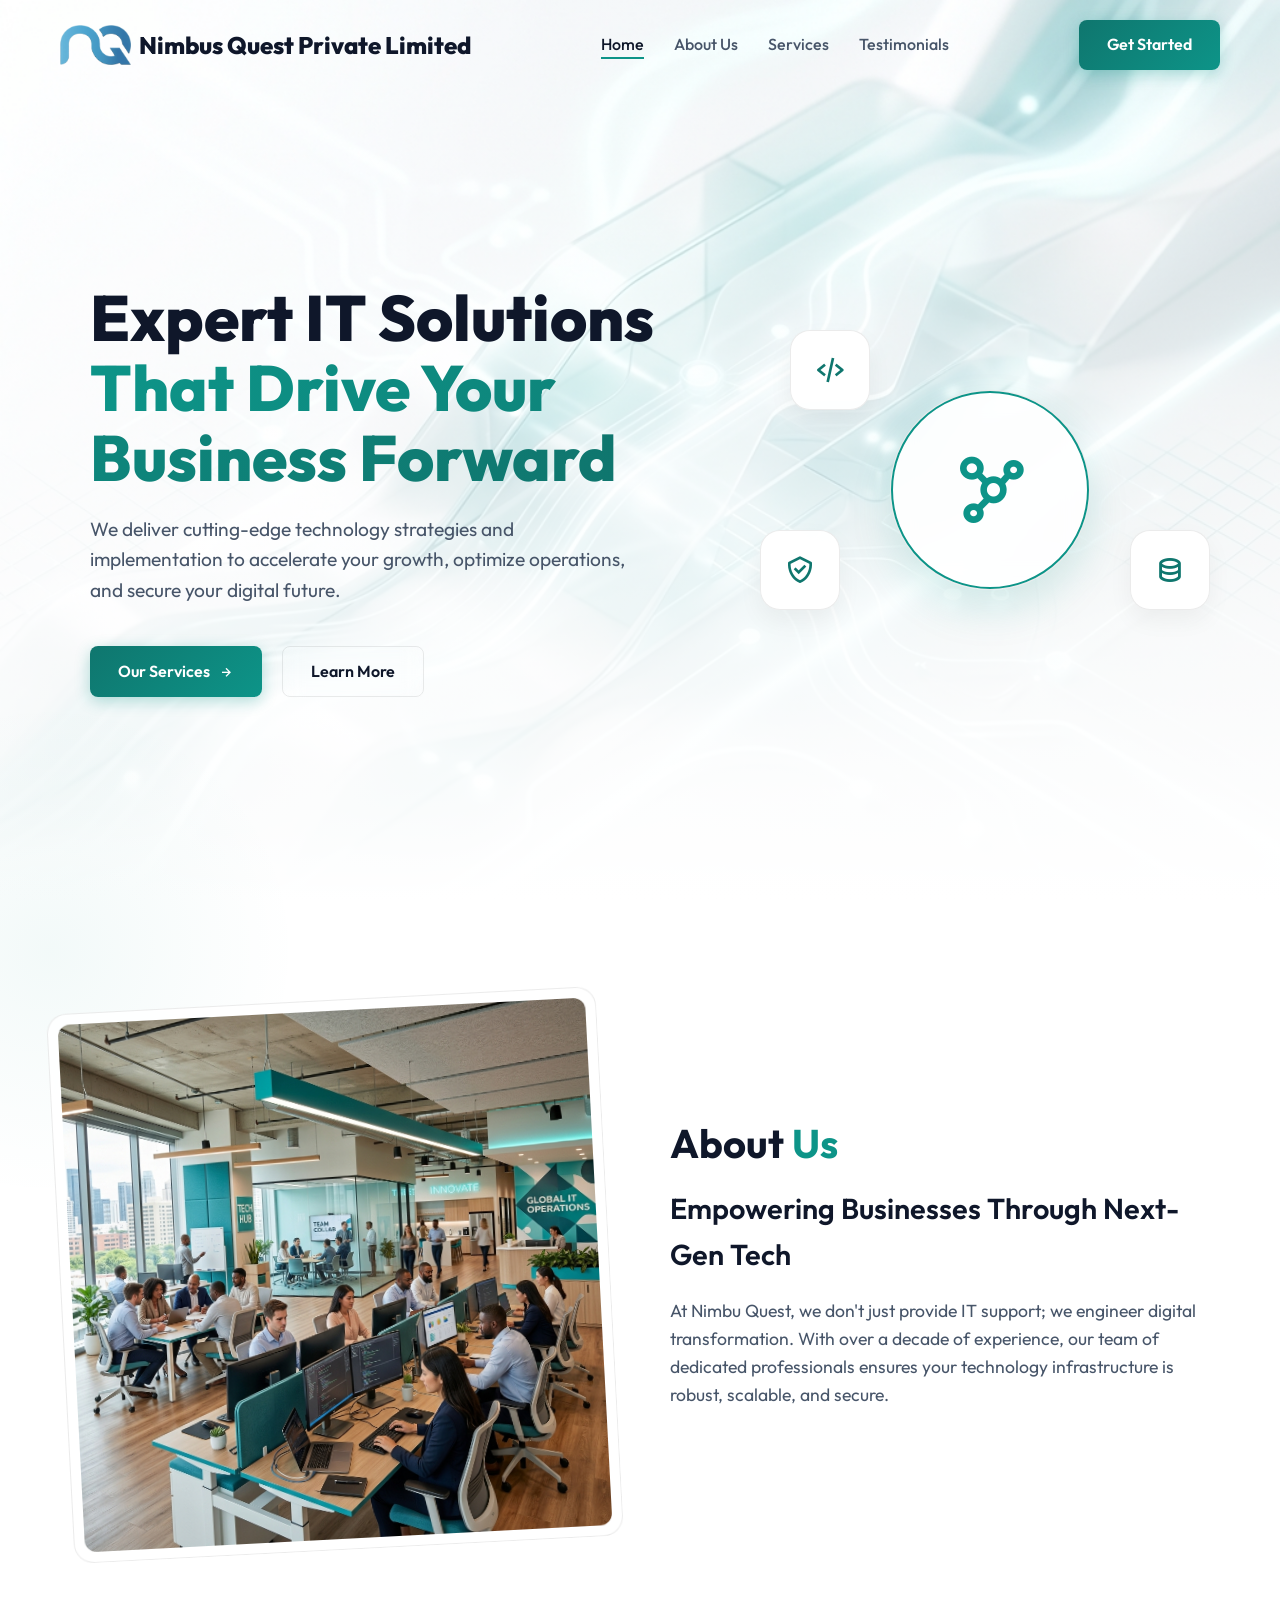
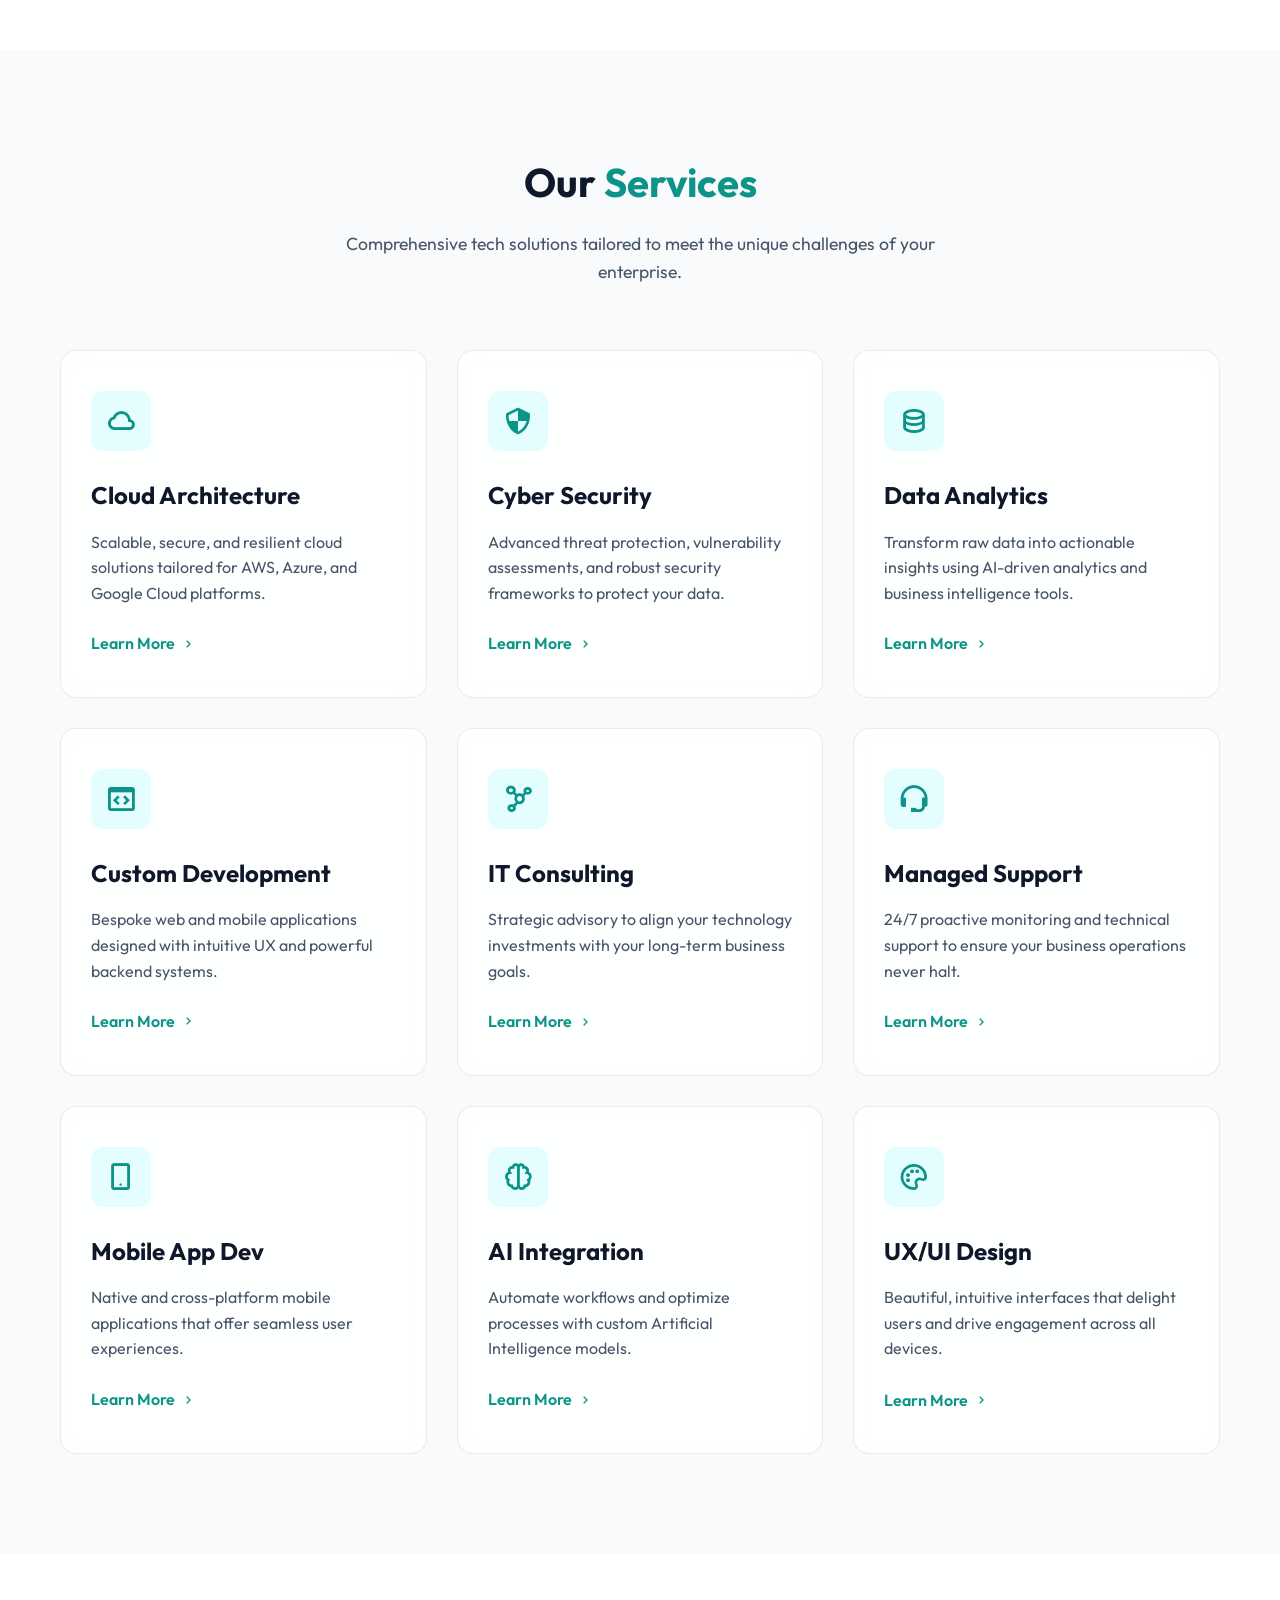
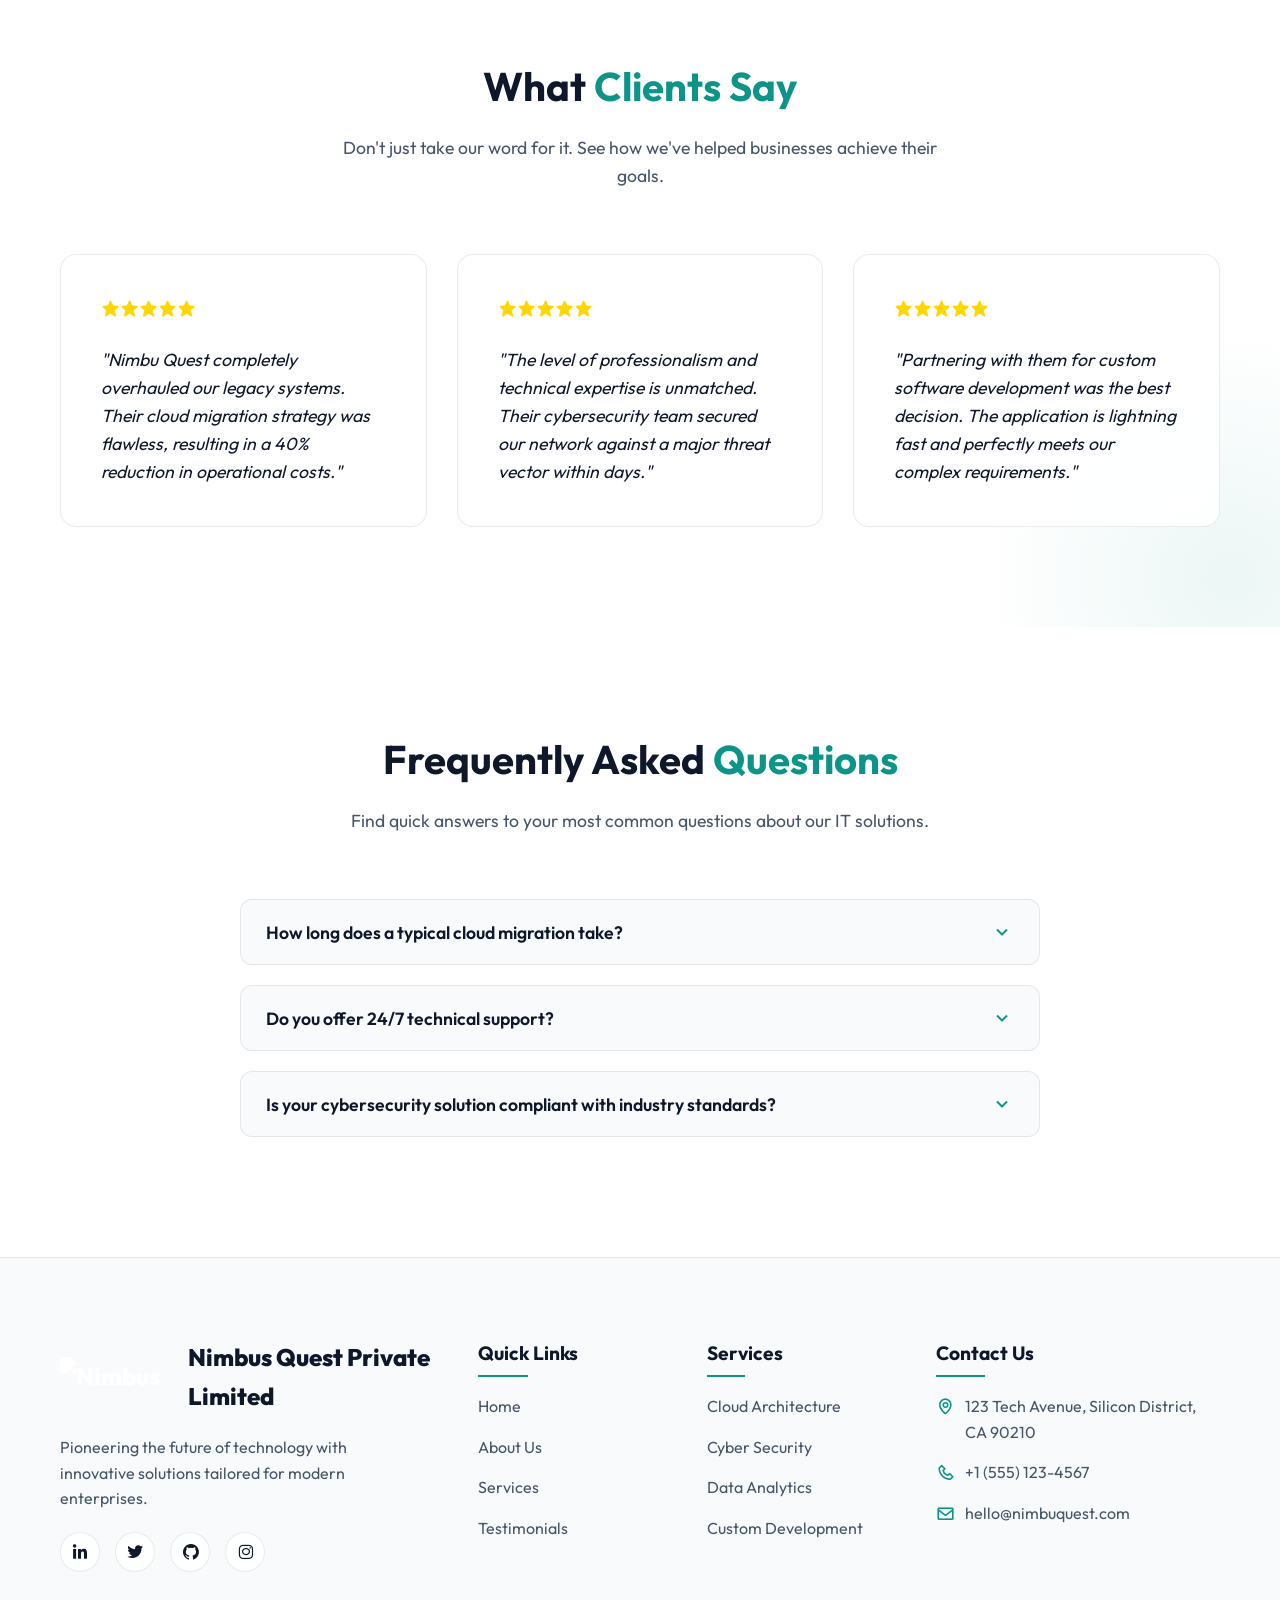
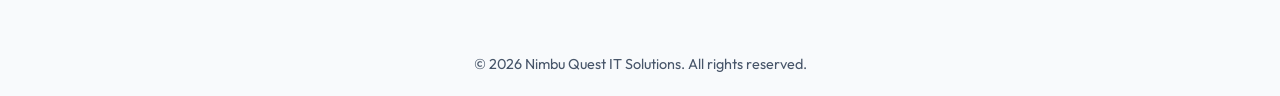
==== index.html @ 0f74314d "Initial commit" ====
<!DOCTYPE html>
<html lang="en">
<head>
    <meta charset="UTF-8">
    <meta name="viewport" content="width=device-width, initial-scale=1.0">
    <title>Nimbu Quest - Expert IT Solutions</title>
    <link rel="preconnect" href="https://fonts.googleapis.com">
    <link rel="preconnect" href="https://fonts.gstatic.com" crossorigin>
    <link href="https://fonts.googleapis.com/css2?family=Outfit:wght@300;400;600;700;800&display=swap" rel="stylesheet">
    <!-- Boxicons for icons -->
    <link href='https://unpkg.com/boxicons@2.1.4/css/boxicons.min.css' rel='stylesheet'>
    <link rel="stylesheet" href="style.css">
</head>
<body>

    <!-- Header / Navbar -->
    <header id="header">
        <div class="container navbar">
            <!-- Replace the src below with the path to your Nimbus logo (e.g. assets/images/nimbus-logo.png) -->
            <a href="#" class="logo">
                <img src="assets\images\logo.png" alt="Nimbus Logo" style="height: 40px;"> Nimbus Quest Private Limited
            </a>
            <nav class="nav-menu">
                <ul>
                    <li><a href="#home" class="nav-link active">Home</a></li>
                    <li><a href="#about" class="nav-link">About Us</a></li>
                    <li><a href="#services" class="nav-link">Services</a></li>
                    <li><a href="#testimonials" class="nav-link">Testimonials</a></li>
                </ul>
            </nav>
            <a href="#contact" class="btn btn-primary nav-cta">Get Started</a>
            <div class="mobile-toggle"><i class='bx bx-menu'></i></div>
        </div>
    </header>

    <!-- Hero Section -->
    <section id="home" class="hero">
        <div class="hero-bg">
            <img src="assets/images/hero_bg_light_1776800702490.png" alt="Tech Background">
            <div class="overlay"></div>
        </div>
        <div class="container hero-container">
            <div class="hero-content reveal-left">
                <h1>Expert IT Solutions <br><span class="text-gradient">That Drive Your Business Forward</span></h1>
                <p>We deliver cutting-edge technology strategies and implementation to accelerate your growth, optimize operations, and secure your digital future.</p>
                <div class="hero-btns">
                    <a href="#services" class="btn btn-primary">Our Services <i class='bx bx-right-arrow-alt'></i></a>
                    <a href="#about" class="btn btn-outline">Learn More</a>
                </div>
            </div>
            <div class="hero-graphic reveal-right">
                <div class="floating-element el-1 glass-panel">
                    <i class='bx bx-code-alt'></i>
                </div>
                <div class="floating-element el-2 glass-panel">
                    <i class='bx bx-data'></i>
                </div>
                <div class="floating-element el-3 glass-panel">
                    <i class='bx bx-check-shield'></i>
                </div>
                <div class="main-graphic glass-panel">
                    <div class="pulse-circle"></div>
                    <i class='bx bx-network-chart'></i>
                </div>
            </div>
        </div>
    </section>

    <!-- About Section -->
    <section id="about" class="about">
        <div class="container about-container">
            <div class="about-image reveal-left">
                <div class="img-wrapper glass-panel">
                    <img src="assets/images/about_image_light_1776800748247.png" alt="About Us">
                </div>
            </div>
            <div class="about-content reveal-right">
                <h2 class="section-title">About <span>Us</span></h2>
                <h3>Empowering Businesses Through Next-Gen Tech</h3>
                <p>At Nimbu Quest, we don't just provide IT support; we engineer digital transformation. With over a decade of experience, our team of dedicated professionals ensures your technology infrastructure is robust, scalable, and secure.</p>
            </div>
        </div>
    </section>

    <!-- Services Section -->
    <section id="services" class="services">
        <div class="container">
            <div class="section-header reveal-up">
                <h2 class="section-title">Our <span>Services</span></h2>
                <p>Comprehensive tech solutions tailored to meet the unique challenges of your enterprise.</p>
            </div>
            <div class="services-grid">
                <!-- Service 1 -->
                <div class="service-card glass-panel reveal-up" style="transition-delay: 0.1s;">
                    <div class="icon-box"><i class='bx bx-cloud'></i></div>
                    <h3>Cloud Architecture</h3>
                    <p>Scalable, secure, and resilient cloud solutions tailored for AWS, Azure, and Google Cloud platforms.</p>
                    <a href="cloud-architecture.html" class="service-link">Learn More <i class='bx bx-chevron-right'></i></a>
                </div>
                <!-- Service 2 -->
                <div class="service-card glass-panel reveal-up" style="transition-delay: 0.2s;">
                    <div class="icon-box"><i class='bx bx-shield-quarter'></i></div>
                    <h3>Cyber Security</h3>
                    <p>Advanced threat protection, vulnerability assessments, and robust security frameworks to protect your data.</p>
                    <a href="cyber-security.html" class="service-link">Learn More <i class='bx bx-chevron-right'></i></a>
                </div>
                <!-- Service 3 -->
                <div class="service-card glass-panel reveal-up" style="transition-delay: 0.3s;">
                    <div class="icon-box"><i class='bx bx-data'></i></div>
                    <h3>Data Analytics</h3>
                    <p>Transform raw data into actionable insights using AI-driven analytics and business intelligence tools.</p>
                    <a href="data-analytics.html" class="service-link">Learn More <i class='bx bx-chevron-right'></i></a>
                </div>
                <!-- Service 4 -->
                <div class="service-card glass-panel reveal-up" style="transition-delay: 0.4s;">
                    <div class="icon-box"><i class='bx bx-code-block'></i></div>
                    <h3>Custom Development</h3>
                    <p>Bespoke web and mobile applications designed with intuitive UX and powerful backend systems.</p>
                    <a href="custom-development.html" class="service-link">Learn More <i class='bx bx-chevron-right'></i></a>
                </div>
                <!-- Service 5 -->
                <div class="service-card glass-panel reveal-up" style="transition-delay: 0.5s;">
                    <div class="icon-box"><i class='bx bx-network-chart'></i></div>
                    <h3>IT Consulting</h3>
                    <p>Strategic advisory to align your technology investments with your long-term business goals.</p>
                    <a href="it-consulting.html" class="service-link">Learn More <i class='bx bx-chevron-right'></i></a>
                </div>
                <!-- Service 6 -->
                <div class="service-card glass-panel reveal-up" style="transition-delay: 0.6s;">
                    <div class="icon-box"><i class='bx bx-support'></i></div>
                    <h3>Managed Support</h3>
                    <p>24/7 proactive monitoring and technical support to ensure your business operations never halt.</p>
                    <a href="managed-support.html" class="service-link">Learn More <i class='bx bx-chevron-right'></i></a>
                </div>
                <!-- Service 7 -->
                <div class="service-card glass-panel reveal-up" style="transition-delay: 0.1s;">
                    <div class="icon-box"><i class='bx bx-mobile-alt'></i></div>
                    <h3>Mobile App Dev</h3>
                    <p>Native and cross-platform mobile applications that offer seamless user experiences.</p>
                    <a href="mobile-app-dev.html" class="service-link">Learn More <i class='bx bx-chevron-right'></i></a>
                </div>
                <!-- Service 8 -->
                <div class="service-card glass-panel reveal-up" style="transition-delay: 0.2s;">
                    <div class="icon-box"><i class='bx bx-brain'></i></div>
                    <h3>AI Integration</h3>
                    <p>Automate workflows and optimize processes with custom Artificial Intelligence models.</p>
                    <a href="ai-integration.html" class="service-link">Learn More <i class='bx bx-chevron-right'></i></a>
                </div>
                <!-- Service 9 -->
                <div class="service-card glass-panel reveal-up" style="transition-delay: 0.3s;">
                    <div class="icon-box"><i class='bx bx-palette'></i></div>
                    <h3>UX/UI Design</h3>
                    <p>Beautiful, intuitive interfaces that delight users and drive engagement across all devices.</p>
                    <a href="ux-ui-design.html" class="service-link">Learn More <i class='bx bx-chevron-right'></i></a>
                </div>
            </div>
        </div>
    </section>

    <!-- Testimonials Section -->
    <section id="testimonials" class="testimonials">
        <div class="container">
            <div class="section-header reveal-up">
                <h2 class="section-title">What <span>Clients Say</span></h2>
                <p>Don't just take our word for it. See how we've helped businesses achieve their goals.</p>
            </div>
            <div class="testimonials-grid">
                <div class="testimonial-card glass-panel reveal-up" style="transition-delay: 0.1s;">
                    <div class="rating">
                        <i class='bx bxs-star'></i><i class='bx bxs-star'></i><i class='bx bxs-star'></i><i class='bx bxs-star'></i><i class='bx bxs-star'></i>
                    </div>
                    <p class="review">"Nimbu Quest completely overhauled our legacy systems. Their cloud migration strategy was flawless, resulting in a 40% reduction in operational costs."</p>
                </div>
                <div class="testimonial-card glass-panel reveal-up" style="transition-delay: 0.2s;">
                    <div class="rating">
                        <i class='bx bxs-star'></i><i class='bx bxs-star'></i><i class='bx bxs-star'></i><i class='bx bxs-star'></i><i class='bx bxs-star'></i>
                    </div>
                    <p class="review">"The level of professionalism and technical expertise is unmatched. Their cybersecurity team secured our network against a major threat vector within days."</p>
                </div>
                <div class="testimonial-card glass-panel reveal-up" style="transition-delay: 0.3s;">
                    <div class="rating">
                        <i class='bx bxs-star'></i><i class='bx bxs-star'></i><i class='bx bxs-star'></i><i class='bx bxs-star'></i><i class='bx bxs-star'></i>
                    </div>
                    <p class="review">"Partnering with them for custom software development was the best decision. The application is lightning fast and perfectly meets our complex requirements."</p>
                </div>
            </div>
        </div>
    </section>

    <!-- FAQ Section -->
    <section id="faq" class="faq">
        <div class="container">
            <div class="section-header reveal-up">
                <h2 class="section-title">Frequently Asked <span>Questions</span></h2>
                <p>Find quick answers to your most common questions about our IT solutions.</p>
            </div>
            <div class="faq-container reveal-up">
                <div class="faq-item">
                    <button class="faq-question">How long does a typical cloud migration take? <i class='bx bx-chevron-down'></i></button>
                    <div class="faq-answer">
                        <p>The timeline varies depending on the complexity of your current infrastructure, but most standard migrations are completed within 4 to 8 weeks. We ensure zero downtime during the final switchover.</p>
                    </div>
                </div>
                <div class="faq-item">
                    <button class="faq-question">Do you offer 24/7 technical support? <i class='bx bx-chevron-down'></i></button>
                    <div class="faq-answer">
                        <p>Yes, our Managed Support plans include 24/7 proactive monitoring and an active helpdesk to resolve any technical issues immediately, regardless of the time zone.</p>
                    </div>
                </div>
                <div class="faq-item">
                    <button class="faq-question">Is your cybersecurity solution compliant with industry standards? <i class='bx bx-chevron-down'></i></button>
                    <div class="faq-answer">
                        <p>Absolutely. We build security frameworks that comply with GDPR, HIPAA, SOC 2, and other major regulatory standards, ensuring your data is protected legally and technically.</p>
                    </div>
                </div>
            </div>
        </div>
    </section>



    <!-- Footer -->
    <footer id="contact" class="footer">
        <div class="container">
            <div class="footer-grid">
                <div class="footer-col brand-col">
                    <!-- Replace the src below with the path to your Nimbus logo (e.g. assets/images/nimbus-logo.png) -->
                    <a href="#" class="logo">
                        <img src="https://via.placeholder.com/150x50/0d9488/ffffff?text=Nimbus+Logo" alt="Nimbus Logo" style="height: 40px; filter: brightness(0) invert(1);"> Nimbus Quest Private Limited
                    </a>
                    <p>Pioneering the future of technology with innovative solutions tailored for modern enterprises.</p>
                    <div class="social-links">
                        <a href="#"><i class='bx bxl-linkedin'></i></a>
                        <a href="#"><i class='bx bxl-twitter'></i></a>
                        <a href="#"><i class='bx bxl-github'></i></a>
                        <a href="#"><i class='bx bxl-instagram'></i></a>
                    </div>
                </div>
                <div class="footer-col">
                    <h4>Quick Links</h4>
                    <ul>
                        <li><a href="#home">Home</a></li>
                        <li><a href="#about">About Us</a></li>
                        <li><a href="#services">Services</a></li>
                        <li><a href="#testimonials">Testimonials</a></li>
                    </ul>
                </div>
                <div class="footer-col">
                    <h4>Services</h4>
                    <ul>
                        <li><a href="#">Cloud Architecture</a></li>
                        <li><a href="#">Cyber Security</a></li>
                        <li><a href="#">Data Analytics</a></li>
                        <li><a href="#">Custom Development</a></li>
                    </ul>
                </div>
                <div class="footer-col">
                    <h4>Contact Us</h4>
                    <ul class="contact-info">
                        <li><i class='bx bx-map'></i> 123 Tech Avenue, Silicon District, CA 90210</li>
                        <li><i class='bx bx-phone'></i> +1 (555) 123-4567</li>
                        <li><i class='bx bx-envelope'></i> hello@nimbuquest.com</li>
                    </ul>
                </div>
            </div>
            <div class="footer-bottom">
                <p>&copy; 2026 Nimbu Quest IT Solutions. All rights reserved.</p>
            </div>
        </div>
    </footer>

    <script src="script.js"></script>
</body>
</html>
---- style.css ----
/* =========================================
   CSS Variables & Reset
   ========================================= */
:root {
    --bg-main: #ffffff;
    --bg-secondary: #f8fafc;
    --primary-color: #0d9488; /* Teal */
    --primary-glow: rgba(13, 148, 136, 0.3);
    --secondary-color: #0f766e; /* Darker Teal */
    --text-main: #0f172a;
    --text-muted: #475569;
    --glass-bg: rgba(255, 255, 255, 0.85);
    --glass-border: rgba(0, 0, 0, 0.08);
    --transition: all 0.3s cubic-bezier(0.4, 0, 0.2, 1);
}

* {
    margin: 0;
    padding: 0;
    box-sizing: border-box;
    font-family: 'Outfit', sans-serif;
}

html {
    scroll-behavior: smooth;
}

body {
    background-color: var(--bg-main);
    color: var(--text-main);
    line-height: 1.6;
    overflow-x: hidden;
}

ul {
    list-style: none;
}

a {
    text-decoration: none;
    color: inherit;
}

.container {
    max-width: 1200px;
    margin: 0 auto;
    padding: 0 20px;
}

/* =========================================
   Typography & Utilities
   ========================================= */
.text-gradient {
    background: linear-gradient(to right, var(--primary-color), var(--secondary-color));
    -webkit-background-clip: text;
    -webkit-text-fill-color: transparent;
    background-clip: text;
}

.section-title {
    font-size: 2.5rem;
    font-weight: 700;
    margin-bottom: 1rem;
    text-align: center;
}

.section-title span {
    color: var(--primary-color);
}

.section-header {
    text-align: center;
    max-width: 600px;
    margin: 0 auto 4rem auto;
}

.section-header p {
    color: var(--text-muted);
    font-size: 1.1rem;
}

.btn {
    display: inline-flex;
    align-items: center;
    justify-content: center;
    padding: 12px 28px;
    border-radius: 8px;
    font-weight: 600;
    font-size: 1rem;
    cursor: pointer;
    transition: var(--transition);
    gap: 8px;
}

.btn-primary {
    background: linear-gradient(135deg, var(--secondary-color), var(--primary-color));
    color: #fff;
    border: none;
    box-shadow: 0 4px 15px var(--primary-glow);
}

.btn-primary:hover {
    transform: translateY(-2px);
    box-shadow: 0 6px 20px rgba(0, 246, 255, 0.5);
}

.btn-outline {
    background: transparent;
    color: var(--text-main);
    border: 1px solid var(--glass-border);
    backdrop-filter: blur(10px);
}

.btn-outline:hover {
    background: rgba(255, 255, 255, 0.05);
    border-color: var(--primary-color);
}

.glass-panel {
    background: var(--glass-bg);
    backdrop-filter: blur(12px);
    -webkit-backdrop-filter: blur(12px);
    border: 1px solid var(--glass-border);
    border-radius: 16px;
}

/* =========================================
   Header / Navbar
   ========================================= */
header {
    position: fixed;
    top: 0;
    left: 0;
    width: 100%;
    z-index: 1000;
    transition: var(--transition);
    padding: 20px 0;
}

header.scrolled {
    background: rgba(255, 255, 255, 0.95);
    backdrop-filter: blur(10px);
    padding: 15px 0;
    border-bottom: 1px solid var(--glass-border);
    box-shadow: 0 4px 20px rgba(0,0,0,0.05);
}

.navbar {
    display: flex;
    justify-content: space-between;
    align-items: center;
}

.logo {
    font-size: 1.5rem;
    font-weight: 800;
    display: flex;
    align-items: center;
    gap: 8px;
    color: var(--text-main);
}

.logo i {
    color: var(--primary-color);
    font-size: 1.8rem;
}

.nav-menu ul {
    display: flex;
    gap: 30px;
}

.nav-link {
    font-weight: 500;
    font-size: 1rem;
    color: var(--text-muted);
    transition: var(--transition);
    position: relative;
}

.nav-link::after {
    content: '';
    position: absolute;
    bottom: -5px;
    left: 0;
    width: 0%;
    height: 2px;
    background: var(--primary-color);
    transition: var(--transition);
}

.nav-link:hover, .nav-link.active {
    color: var(--text-main);
}

.nav-link:hover::after, .nav-link.active::after {
    width: 100%;
}

.mobile-toggle {
    display: none;
    font-size: 2rem;
    cursor: pointer;
    color: var(--text-main);
}

/* =========================================
   Hero Section
   ========================================= */
.hero {
    position: relative;
    min-height: 100vh;
    display: flex;
    align-items: center;
    padding-top: 80px;
    overflow: hidden;
}

.hero-bg {
    position: absolute;
    top: 0;
    left: 0;
    width: 100%;
    height: 100%;
    z-index: -1;
}

.hero-bg img {
    width: 100%;
    height: 100%;
    object-fit: cover;
}

.hero-bg .overlay {
    position: absolute;
    top: 0;
    left: 0;
    width: 100%;
    height: 100%;
    background: linear-gradient(180deg, rgba(255,255,255,0.4) 0%, var(--bg-main) 100%);
}

.hero-container {
    display: flex;
    align-items: center;
    justify-content: space-between;
    gap: 50px;
}

.hero-content {
    flex: 1;
    max-width: 650px;
}

.hero-content h1 {
    font-size: 4rem;
    font-weight: 800;
    line-height: 1.1;
    margin-bottom: 20px;
}

.hero-content p {
    font-size: 1.2rem;
    color: var(--text-muted);
    margin-bottom: 40px;
    max-width: 550px;
}

.hero-btns {
    display: flex;
    gap: 20px;
}

.hero-quote {
    flex: 0.8;
}

.quote-card {
    padding: 40px;
    position: relative;
    box-shadow: 0 20px 40px rgba(0,0,0,0.4);
}

.quote-icon {
    font-size: 3rem;
    color: var(--primary-color);
    opacity: 0.5;
    margin-bottom: 20px;
    display: block;
}

.quote-text {
    font-size: 1.3rem;
    font-style: italic;
    margin-bottom: 30px;
    line-height: 1.6;
}

.quote-author {
    display: flex;
    align-items: center;
    gap: 15px;
}

.author-avatar {
    width: 50px;
    height: 50px;
    border-radius: 50%;
    background: url('https://images.unsplash.com/photo-1560250097-0b93528c311a?ixlib=rb-4.0.3&auto=format&fit=crop&w=100&q=80') center/cover;
    border: 2px solid var(--primary-color);
}

.author-info h4 {
    font-size: 1.1rem;
    margin-bottom: 2px;
}

.author-info span {
    font-size: 0.9rem;
    color: var(--text-muted);
}

/* =========================================
   About Section
   ========================================= */
.about {
    padding: 100px 0;
    position: relative;
}

.about::before {
    content: '';
    position: absolute;
    top: -200px;
    left: -200px;
    width: 500px;
    height: 500px;
    background: radial-gradient(circle, rgba(13,148,136,0.05) 0%, transparent 70%);
    z-index: -1;
}

.about-container {
    display: flex;
    align-items: center;
    gap: 60px;
}

.about-image {
    flex: 1;
}

.about-image .img-wrapper {
    padding: 10px;
    border-radius: 20px;
    transform: rotate(-3deg);
    transition: var(--transition);
}

.about-image .img-wrapper:hover {
    transform: rotate(0);
}

.about-image img {
    width: 100%;
    border-radius: 12px;
    display: block;
}

.about-content {
    flex: 1;
}

.about-content .section-title {
    text-align: left;
    margin-bottom: 10px;
}

.about-content h3 {
    font-size: 1.8rem;
    font-weight: 600;
    margin-bottom: 20px;
    color: var(--text-main);
}

.about-content p {
    color: var(--text-muted);
    margin-bottom: 30px;
    font-size: 1.1rem;
}

.stats {
    display: flex;
    gap: 30px;
}

.stat-item h4 {
    font-size: 3rem;
    font-weight: 800;
    color: var(--primary-color);
    display: inline-block;
}

.stat-item span {
    font-size: 2rem;
    font-weight: 700;
    color: var(--secondary-color);
}

.stat-item p {
    font-size: 0.9rem;
    color: var(--text-main);
    text-transform: uppercase;
    letter-spacing: 1px;
    margin-bottom: 0;
}

/* =========================================
   Services Section
   ========================================= */
.services {
    padding: 100px 0;
    background-color: var(--bg-secondary);
    position: relative;
}

.services-grid {
    display: grid;
    grid-template-columns: repeat(auto-fit, minmax(320px, 1fr));
    gap: 30px;
}

.service-card {
    padding: 40px 30px;
    transition: var(--transition);
    position: relative;
    overflow: hidden;
}

.service-card::before {
    content: '';
    position: absolute;
    top: 0;
    left: 0;
    width: 100%;
    height: 4px;
    background: linear-gradient(90deg, var(--secondary-color), var(--primary-color));
    transform: scaleX(0);
    transform-origin: left;
    transition: var(--transition);
}

.service-card:hover {
    transform: translateY(-10px);
    box-shadow: 0 20px 40px rgba(0,0,0,0.08);
    background: #ffffff;
}

.service-card:hover::before {
    transform: scaleX(1);
}

.icon-box {
    width: 60px;
    height: 60px;
    background: rgba(0, 246, 255, 0.1);
    border-radius: 12px;
    display: flex;
    align-items: center;
    justify-content: center;
    font-size: 2rem;
    color: var(--primary-color);
    margin-bottom: 25px;
    transition: var(--transition);
}

.service-card:hover .icon-box {
    background: var(--primary-color);
    color: #fff;
    box-shadow: 0 0 20px var(--primary-glow);
}

.service-card h3 {
    font-size: 1.5rem;
    margin-bottom: 15px;
    color: var(--text-main);
}

.service-card p {
    color: var(--text-muted);
    margin-bottom: 25px;
}

.service-link {
    display: inline-flex;
    align-items: center;
    color: var(--primary-color);
    font-weight: 600;
    gap: 5px;
}

.service-link i {
    transition: var(--transition);
}

.service-card:hover .service-link i {
    transform: translateX(5px);
}

/* =========================================
   Testimonials Section
   ========================================= */
.testimonials {
    padding: 100px 0;
    position: relative;
}

.testimonials::before {
    content: '';
    position: absolute;
    bottom: -200px;
    right: -200px;
    width: 500px;
    height: 500px;
    background: radial-gradient(circle, rgba(13,148,136,0.08) 0%, transparent 70%);
    z-index: -1;
}

.testimonials-grid {
    display: grid;
    grid-template-columns: repeat(auto-fit, minmax(320px, 1fr));
    gap: 30px;
}

.testimonial-card {
    padding: 40px;
    display: flex;
    flex-direction: column;
    justify-content: space-between;
}

.rating {
    color: #FFD700;
    margin-bottom: 20px;
    font-size: 1.2rem;
}

.review {
    font-size: 1.1rem;
    font-style: italic;
    color: var(--text-main);
}

/* =========================================
   Footer
   ========================================= */
.footer {
    background-color: var(--bg-secondary);
    padding: 80px 0 20px 0;
    border-top: 1px solid var(--glass-border);
}

.footer-grid {
    display: grid;
    grid-template-columns: 2fr 1fr 1fr 1.5fr;
    gap: 40px;
    margin-bottom: 60px;
}

.brand-col p {
    color: var(--text-muted);
    margin: 20px 0;
    max-width: 300px;
}

.social-links {
    display: flex;
    gap: 15px;
}

.social-links a {
    width: 40px;
    height: 40px;
    border-radius: 50%;
    background: var(--glass-bg);
    border: 1px solid var(--glass-border);
    display: flex;
    align-items: center;
    justify-content: center;
    font-size: 1.2rem;
    transition: var(--transition);
}

.social-links a:hover {
    background: var(--primary-color);
    color: #000;
    transform: translateY(-3px);
}

.footer-col h4 {
    font-size: 1.2rem;
    color: var(--text-main);
    margin-bottom: 25px;
    position: relative;
    display: inline-block;
}

.footer-col h4::after {
    content: '';
    position: absolute;
    bottom: -8px;
    left: 0;
    width: 50%;
    height: 2px;
    background: var(--primary-color);
}

.footer-col ul li {
    margin-bottom: 15px;
}

.footer-col ul li a {
    color: var(--text-muted);
    transition: var(--transition);
}

.footer-col ul li a:hover {
    color: var(--primary-color);
    padding-left: 5px;
}

.contact-info li {
    display: flex;
    align-items: flex-start;
    gap: 10px;
    color: var(--text-muted);
}

.contact-info li i {
    color: var(--primary-color);
    font-size: 1.2rem;
    margin-top: 3px;
}

.footer-bottom {
    text-align: center;
    padding-top: 20px;
    border-top: 1px solid rgba(255,255,255,0.05);
    color: var(--text-muted);
    font-size: 0.9rem;
}

/* =========================================
   Animations & Scroll Reveal
   ========================================= */
.reveal-up {
    opacity: 0;
    transform: translateY(50px);
    transition: all 0.8s ease;
}

.reveal-left {
    opacity: 0;
    transform: translateX(-50px);
    transition: all 0.8s ease;
}

.reveal-right {
    opacity: 0;
    transform: translateX(50px);
    transition: all 0.8s ease;
}

.reveal-up.active, .reveal-left.active, .reveal-right.active {
    opacity: 1;
    transform: translate(0);
}

/* =========================================
   Hero Graphic Animation
   ========================================= */
.hero-graphic {
    position: relative;
    width: 400px;
    height: 400px;
    display: flex;
    align-items: center;
    justify-content: center;
}

.main-graphic {
    width: 200px;
    height: 200px;
    border-radius: 50%;
    display: flex;
    align-items: center;
    justify-content: center;
    font-size: 5rem;
    color: var(--primary-color);
    position: relative;
    z-index: 2;
    background: rgba(255, 255, 255, 0.9);
    box-shadow: 0 20px 40px rgba(13, 148, 136, 0.15);
    animation: float 6s ease-in-out infinite;
}

.pulse-circle {
    position: absolute;
    top: 50%;
    left: 50%;
    transform: translate(-50%, -50%);
    width: 100%;
    height: 100%;
    border-radius: 50%;
    border: 2px solid var(--primary-color);
    animation: pulse 3s linear infinite;
    z-index: -1;
}

.floating-element {
    position: absolute;
    width: 80px;
    height: 80px;
    border-radius: 20px;
    display: flex;
    align-items: center;
    justify-content: center;
    font-size: 2rem;
    color: var(--secondary-color);
    background: rgba(255, 255, 255, 0.95);
    box-shadow: 0 10px 25px rgba(0,0,0,0.05);
    z-index: 3;
}

.el-1 { top: 10%; left: 0; animation: float 5s ease-in-out infinite alternate; }
.el-2 { bottom: 20%; right: -20px; animation: float 7s ease-in-out infinite alternate-reverse; }
.el-3 { top: 60%; left: -30px; animation: float 6s ease-in-out infinite alternate; }

@keyframes float {
    0% { transform: translateY(0px); }
    50% { transform: translateY(-20px); }
    100% { transform: translateY(0px); }
}

@keyframes pulse {
    0% { transform: translate(-50%, -50%) scale(1); opacity: 0.8; }
    100% { transform: translate(-50%, -50%) scale(1.5); opacity: 0; }
}

/* =========================================
   FAQ Section
   ========================================= */
.faq {
    padding: 100px 0;
    background-color: var(--bg-main);
    position: relative;
}

.faq-container {
    max-width: 800px;
    margin: 0 auto;
}

.faq-item {
    margin-bottom: 20px;
    border: 1px solid var(--glass-border);
    border-radius: 12px;
    overflow: hidden;
    background: var(--bg-secondary);
}

.faq-question {
    width: 100%;
    padding: 20px 25px;
    display: flex;
    justify-content: space-between;
    align-items: center;
    background: transparent;
    border: none;
    font-size: 1.1rem;
    font-weight: 600;
    color: var(--text-main);
    cursor: pointer;
    text-align: left;
    transition: var(--transition);
}

.faq-question:hover {
    color: var(--primary-color);
}

.faq-question i {
    font-size: 1.5rem;
    color: var(--primary-color);
    transition: transform 0.3s ease;
}

.faq-item.active .faq-question i {
    transform: rotate(180deg);
}

.faq-answer {
    max-height: 0;
    overflow: hidden;
    transition: max-height 0.4s ease;
    padding: 0 25px;
}

.faq-item.active .faq-answer {
    max-height: 300px;
    padding: 0 25px 20px 25px;
}

.faq-answer p {
    color: var(--text-muted);
}



/* =========================================
   Responsive Media Queries
   ========================================= */
@media (max-width: 1024px) {
    .hero-content h1 {
        font-size: 3rem;
    }
    .about-container {
        flex-direction: column;
    }
    .footer-grid {
        grid-template-columns: 1fr 1fr;
    }
}

@media (max-width: 768px) {
    .mobile-toggle {
        display: block;
    }
    
    .nav-menu {
        position: fixed;
        top: 0;
        right: -100%;
        width: 300px;
        height: 100vh;
        background: rgba(255, 255, 255, 0.98);
        backdrop-filter: blur(20px);
        display: flex;
        align-items: center;
        justify-content: center;
        transition: var(--transition);
        border-left: 1px solid var(--glass-border);
        box-shadow: -10px 0 30px rgba(0,0,0,0.05);
    }
    
    .nav-menu.active {
        right: 0;
    }
    
    .nav-menu ul {
        flex-direction: column;
        text-align: center;
        gap: 40px;
    }
    
    .nav-cta {
        display: none;
    }
    
    .hero-container {
        flex-direction: column;
        text-align: center;
        padding-top: 40px;
    }
    
    .hero-content {
        display: flex;
        flex-direction: column;
        align-items: center;
    }
    
    .hero-quote {
        margin-top: 40px;
    }
    

    
    .footer-grid {
        grid-template-columns: 1fr;
    }
}
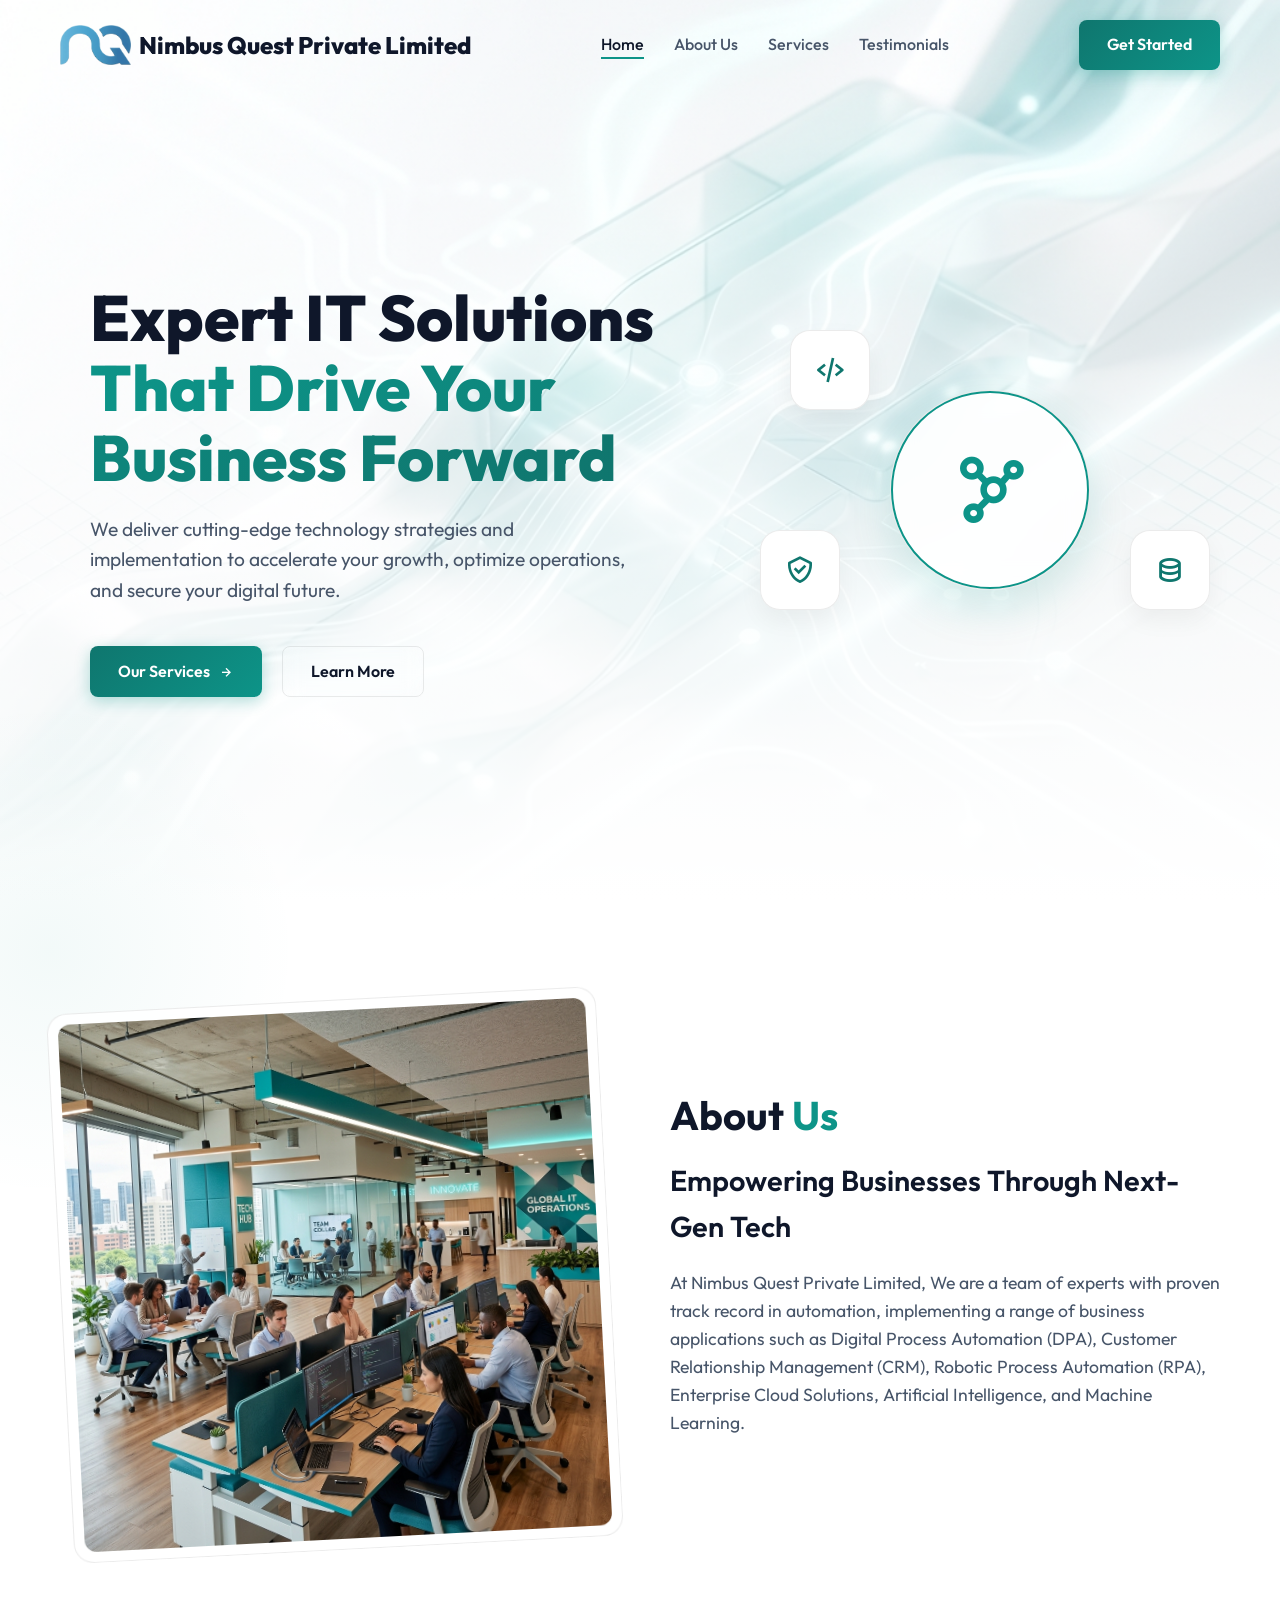
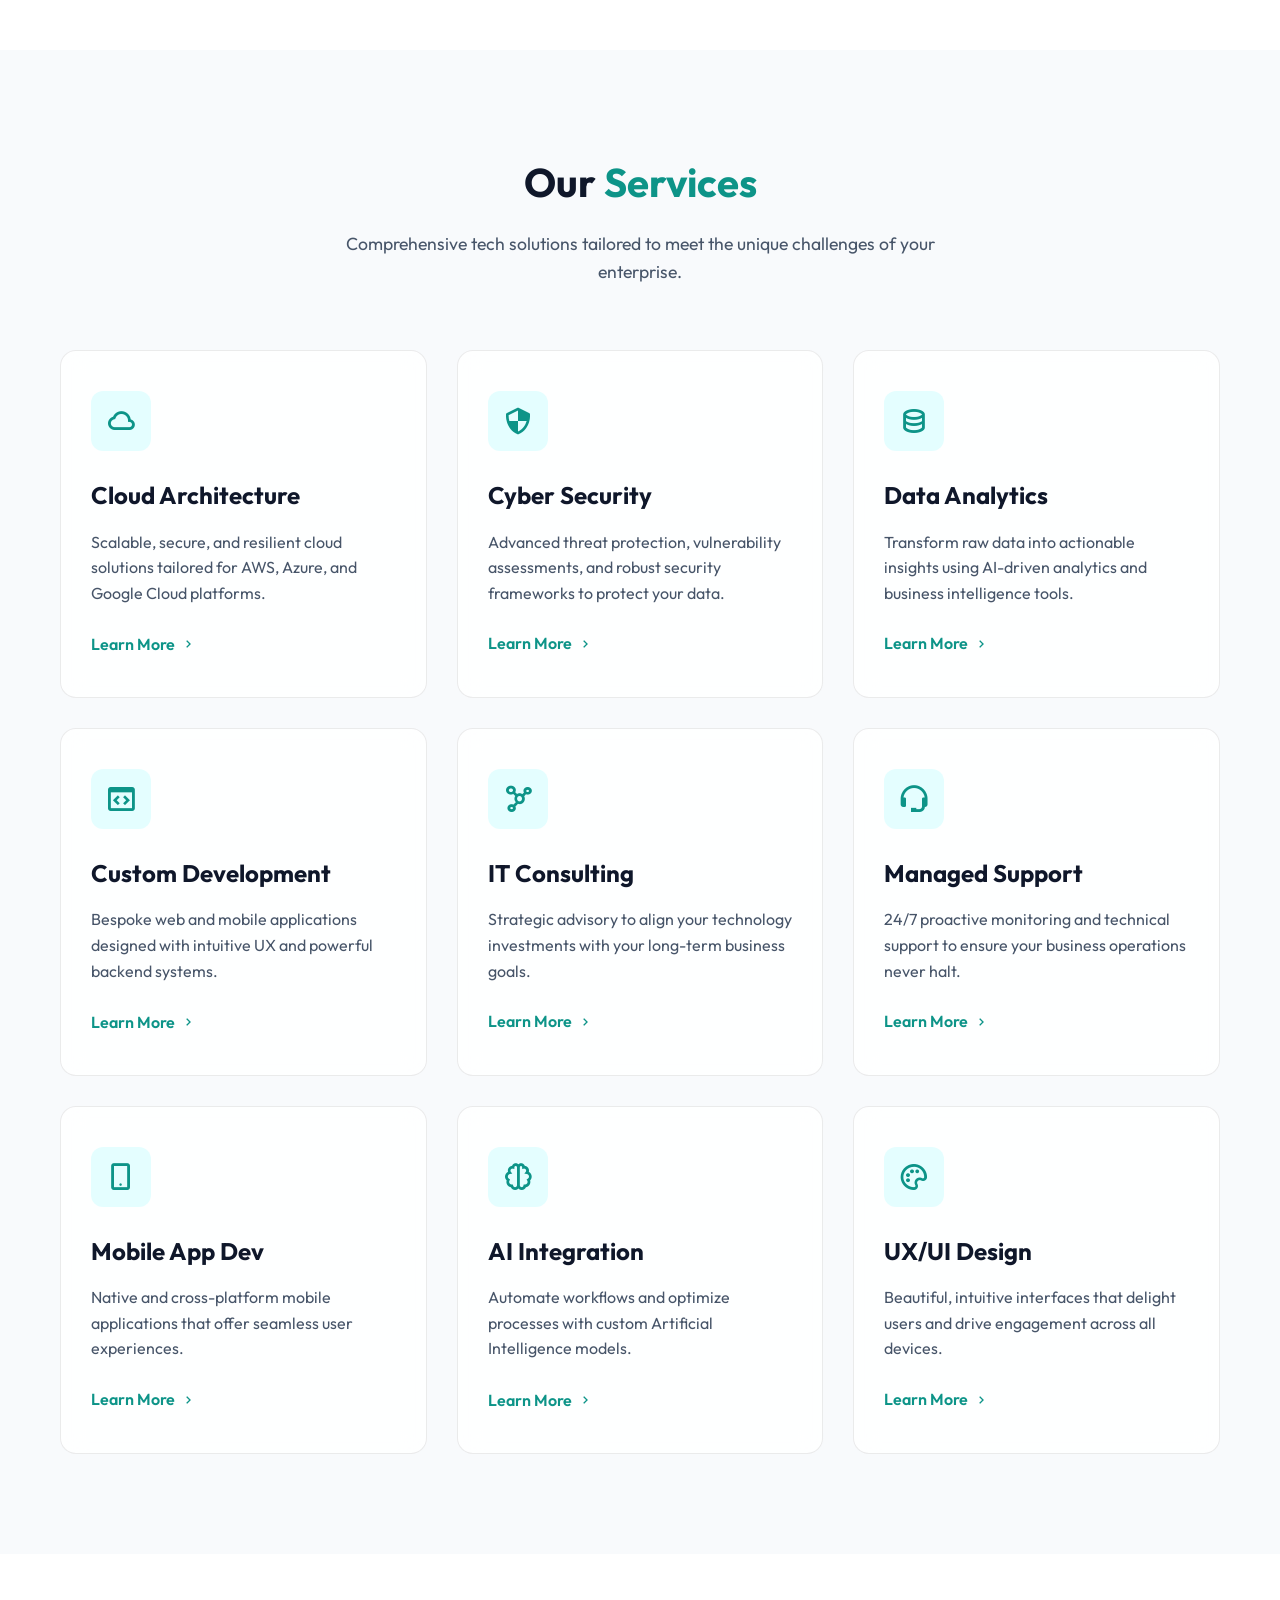
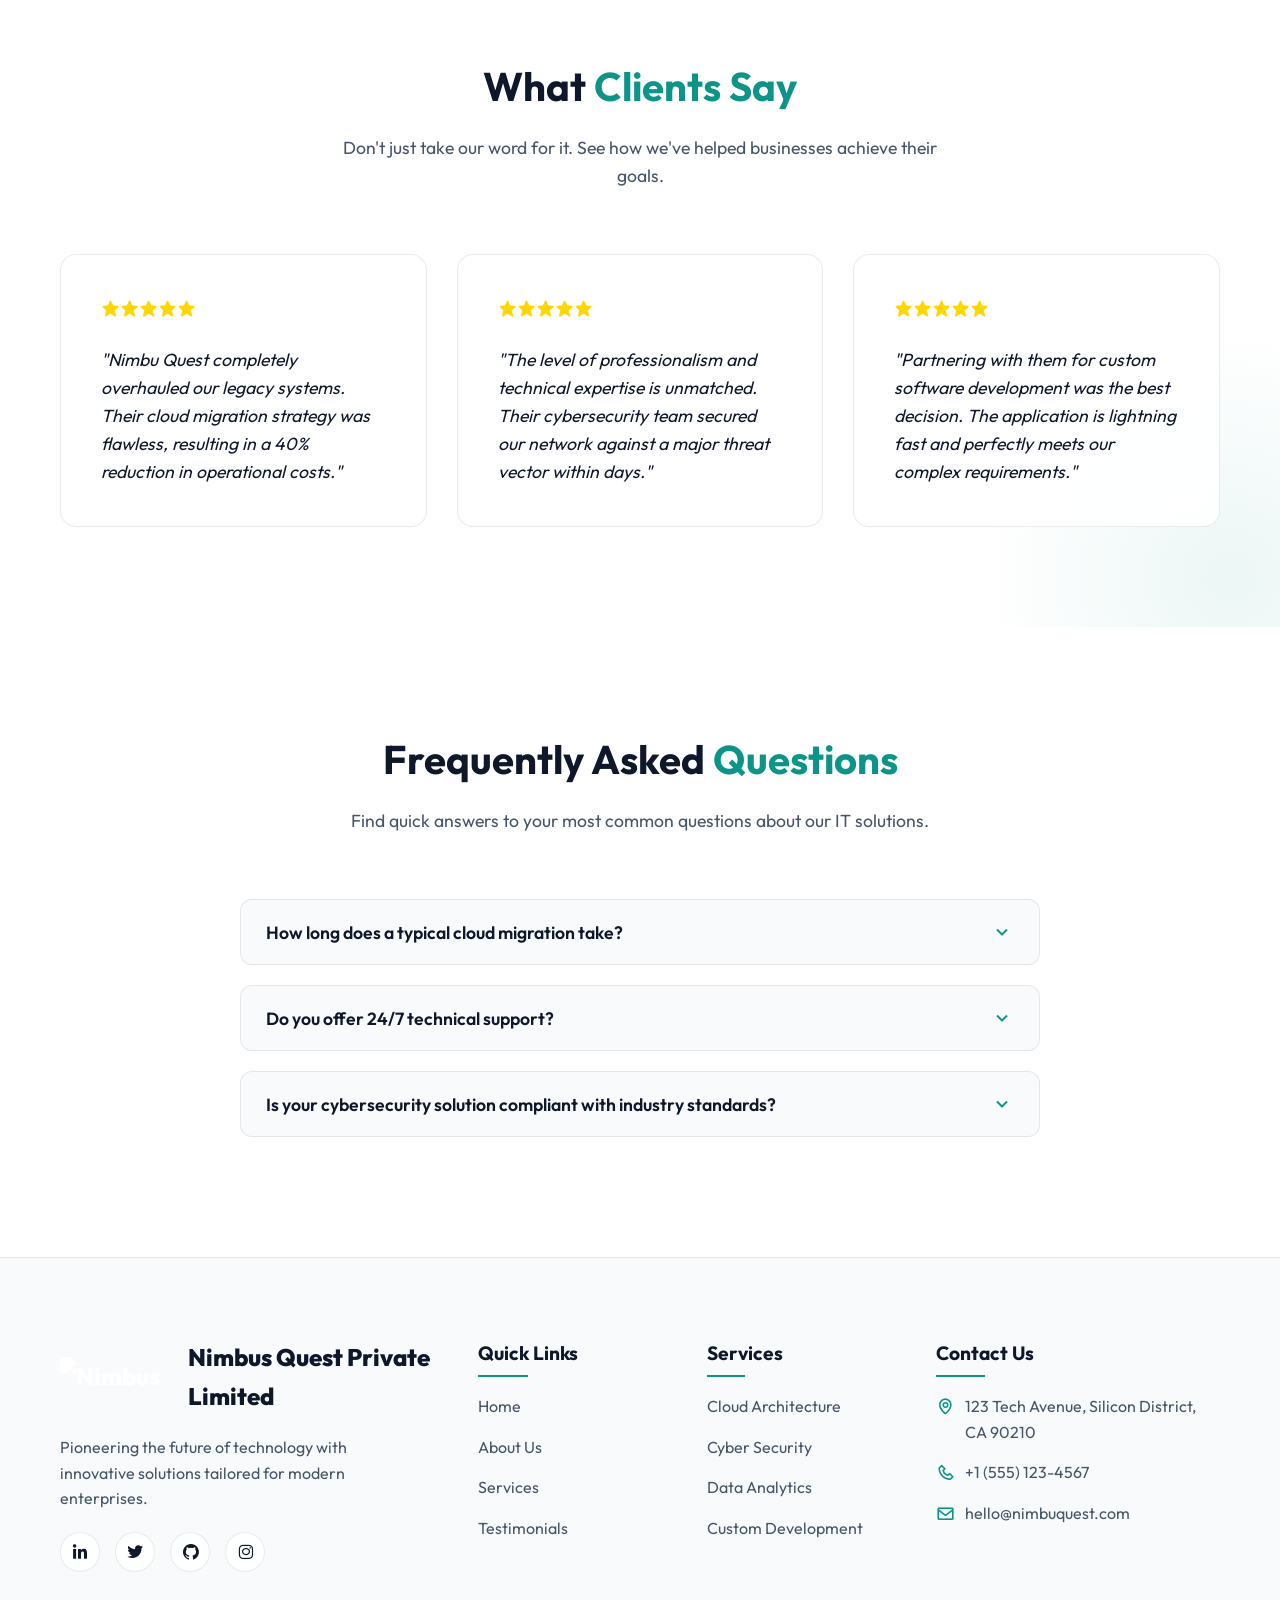
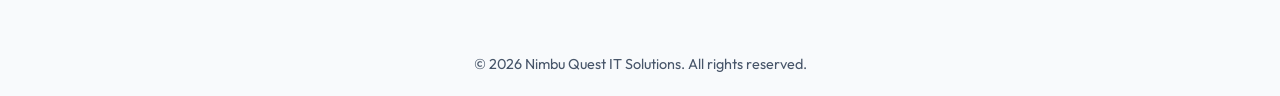
==== commit 51c40853: "Initial commit" ====
--- a/index.html
+++ b/index.html
@@ -77,7 +77,7 @@
             <div class="about-content reveal-right">
                 <h2 class="section-title">About <span>Us</span></h2>
                 <h3>Empowering Businesses Through Next-Gen Tech</h3>
-                <p>At Nimbu Quest, we don't just provide IT support; we engineer digital transformation. With over a decade of experience, our team of dedicated professionals ensures your technology infrastructure is robust, scalable, and secure.</p>
+                <p>At Nimbus Quest Private Limited, We are a team of experts with proven track record in automation, implementing a range of business applications such as Digital Process Automation (DPA), Customer Relationship Management (CRM), Robotic Process Automation (RPA), Enterprise Cloud Solutions, Artificial Intelligence, and Machine Learning.</p>
             </div>
         </div>
     </section>
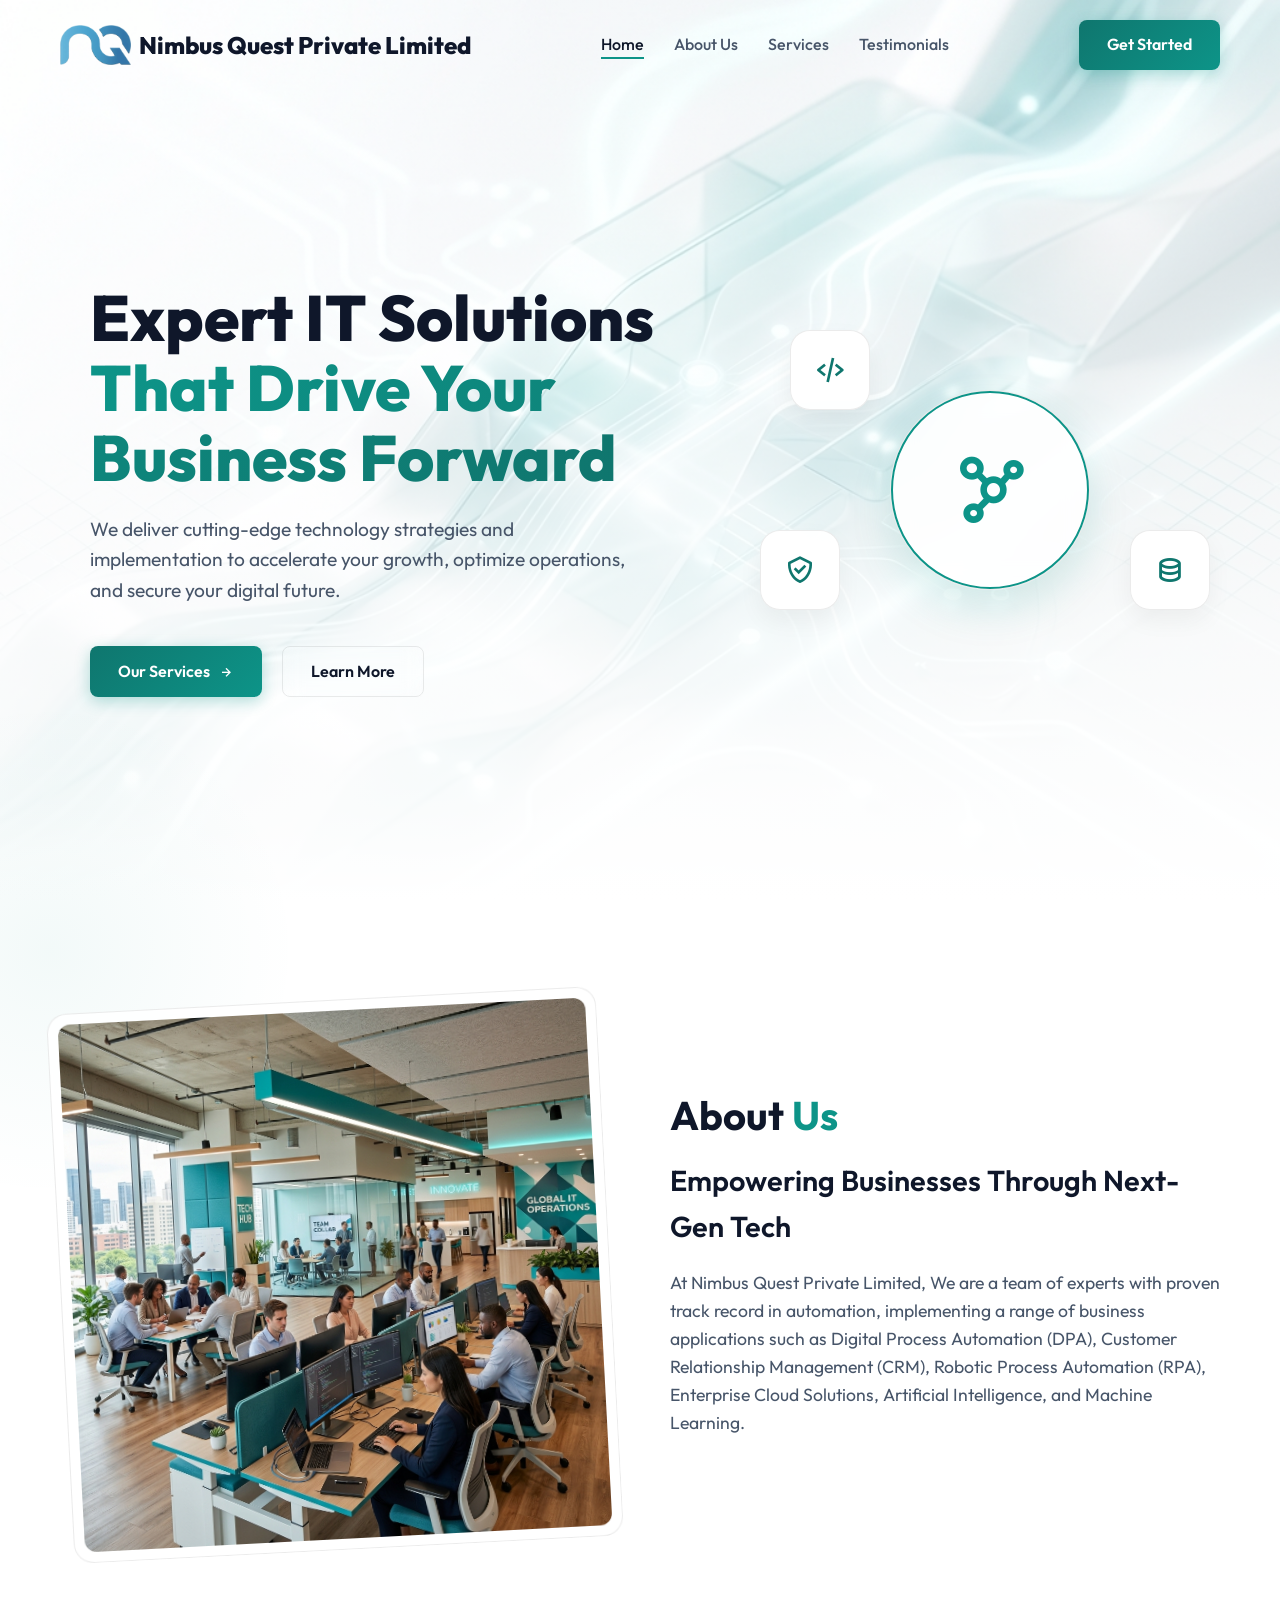
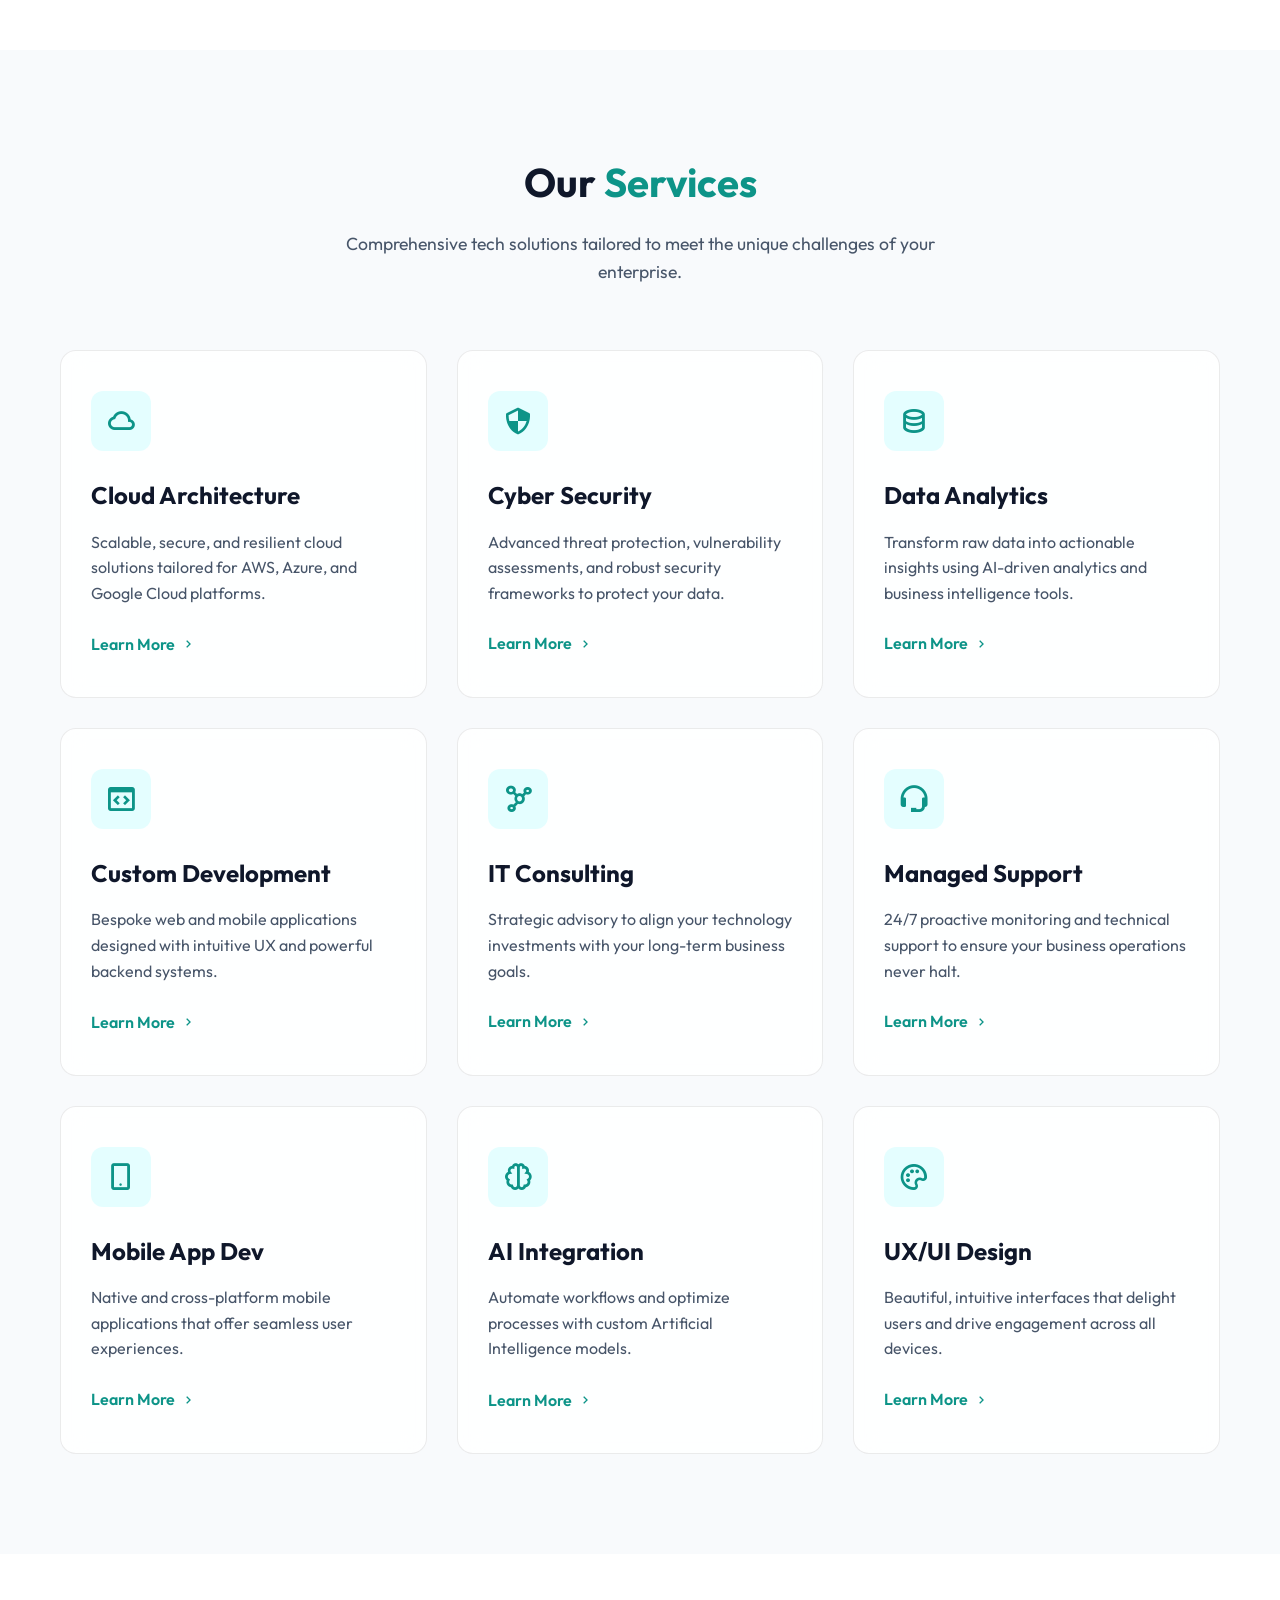
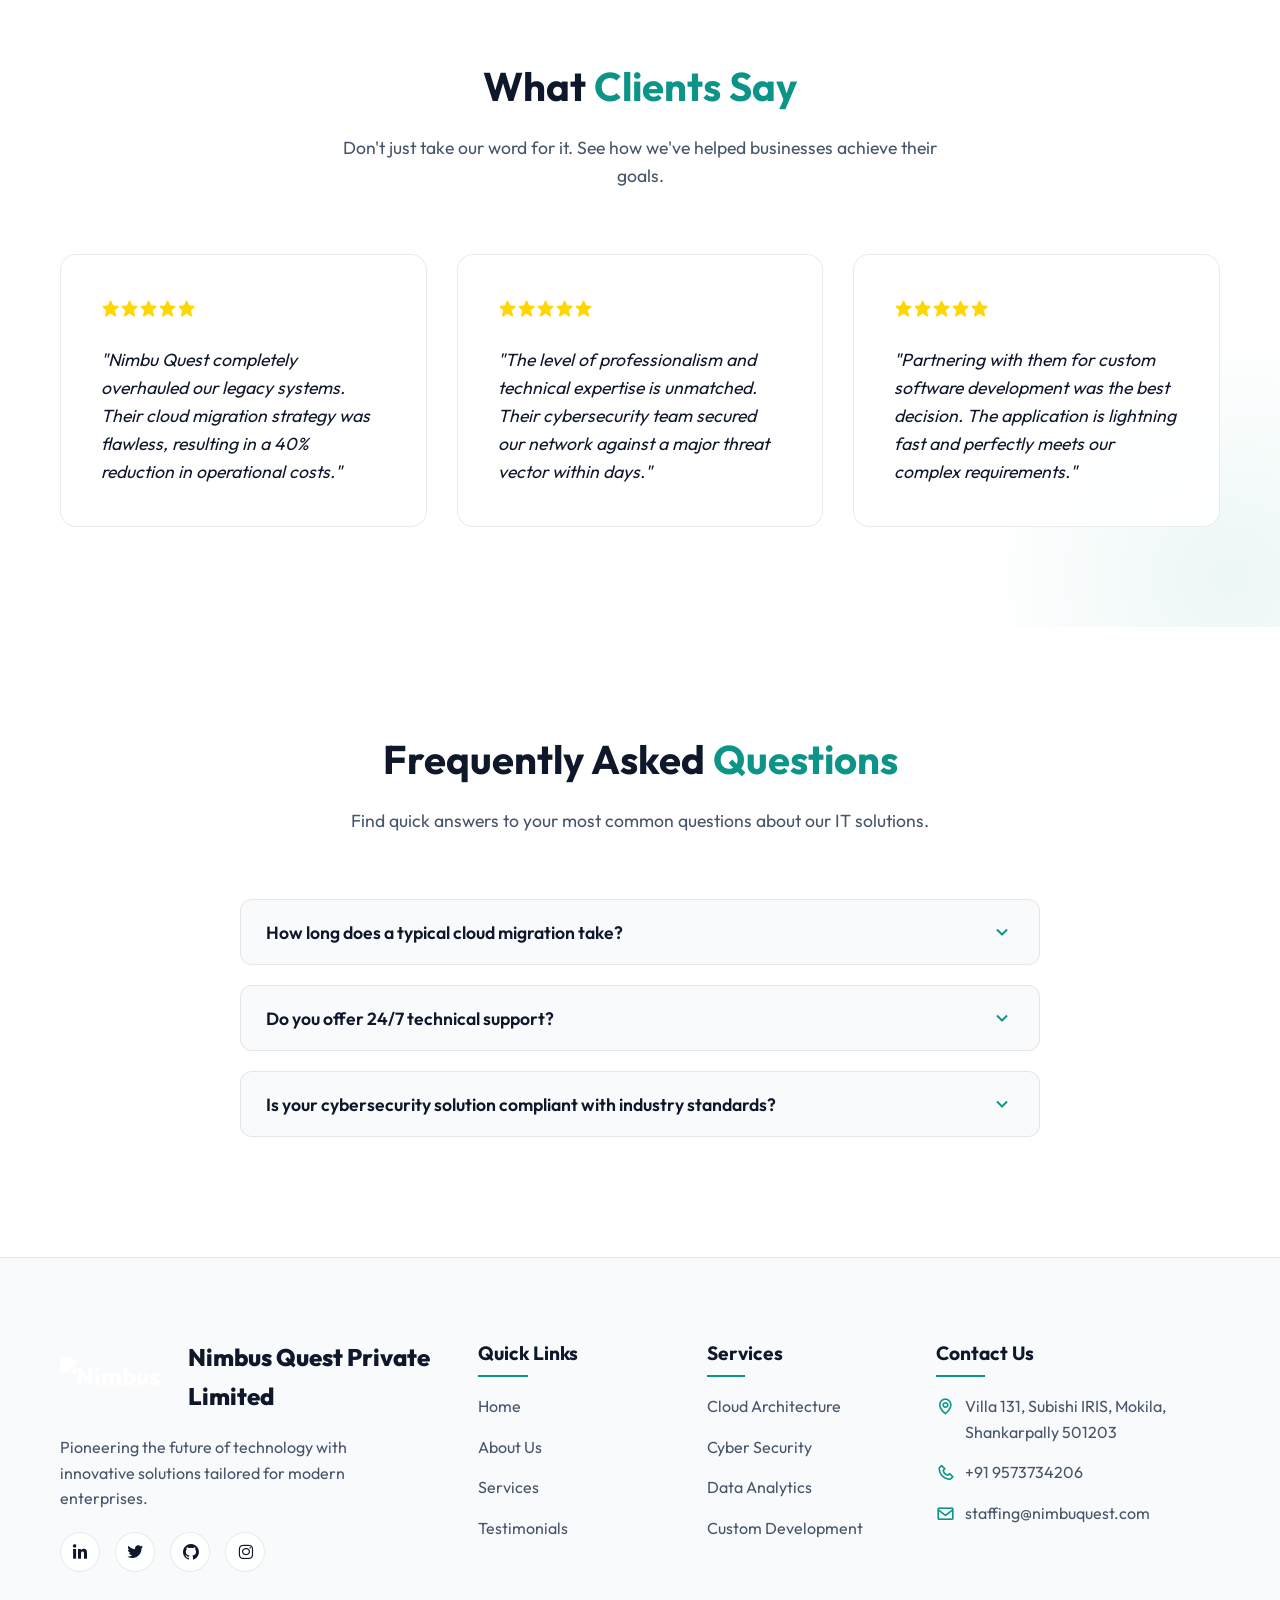
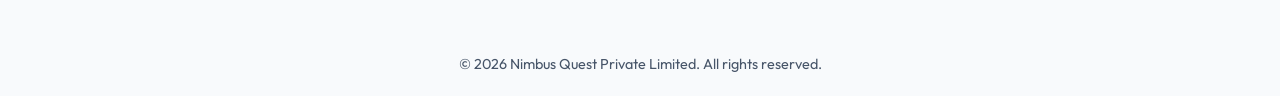
==== commit 5e86867f: "initial commit" ====
--- a/index.html
+++ b/index.html
@@ -257,14 +257,14 @@
                 <div class="footer-col">
                     <h4>Contact Us</h4>
                     <ul class="contact-info">
-                        <li><i class='bx bx-map'></i> 123 Tech Avenue, Silicon District, CA 90210</li>
-                        <li><i class='bx bx-phone'></i> +1 (555) 123-4567</li>
-                        <li><i class='bx bx-envelope'></i> hello@nimbuquest.com</li>
+                        <li><i class='bx bx-map'></i> Villa 131, Subishi IRIS, Mokila, Shankarpally 501203</li>
+                        <li><i class='bx bx-phone'></i> +91 9573734206</li>
+                        <li><i class='bx bx-envelope'></i> staffing@nimbuquest.com</li>
                     </ul>
                 </div>
             </div>
             <div class="footer-bottom">
-                <p>&copy; 2026 Nimbu Quest IT Solutions. All rights reserved.</p>
+                <p>&copy; 2026 Nimbus Quest Private Limited. All rights reserved.</p>
             </div>
         </div>
     </footer>
